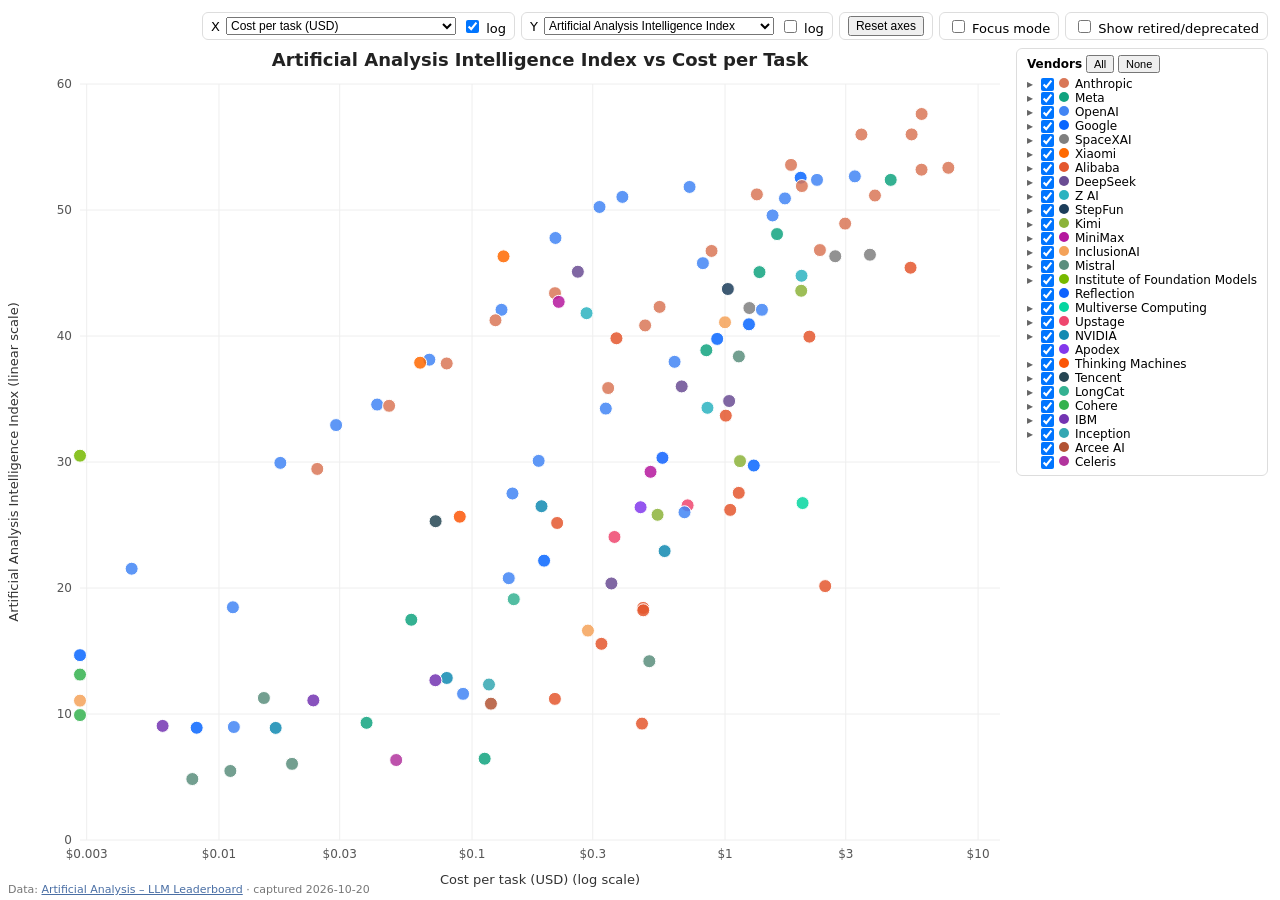
==== index.html @ f7f6338c "Rename page to index.html and link the hosted site from the README GitHub Pages now serves the explo" ====
<!doctype html>
<html lang="en">
<head>
  <meta charset="utf-8">
  <meta name="viewport" content="width=device-width, initial-scale=1">
  <title>AI Model Explorer</title>
  <link rel="stylesheet" href="aa-plot.css">
</head>
<body>
  <!-- Chart (SVG is drawn here by aa-plot.js) -->
  <div id="plot"></div>

  <!-- Hover tooltip -->
  <div id="tip"></div>

  <!-- Vendor / model legend -->
  <div id="leg"></div>

  <!-- Data source note (filled by aa-plot.js from AA_DATA) -->
  <div id="src"></div>

  <!-- Toolbar -->
  <div id="bar">
    <span>
      X <select id="xsel" autocomplete="off"></select>
      <label><input type="checkbox" id="xlog" checked autocomplete="off"> log</label>
    </span>
    <span>
      Y <select id="ysel" autocomplete="off"></select>
      <label><input type="checkbox" id="ylog" autocomplete="off"> log</label>
    </span>
    <span>
      <button id="axreset" title="Reset X/Y to cost (log) vs intelligence">Reset axes</button>
    </span>
    <span>
      <label><input type="checkbox" id="focussw" autocomplete="off"> Focus mode</label>
    </span>
    <span>
      <label title="Include models the leaderboard deprecated or no longer lists (shown hollow, with their last known values)"><input type="checkbox" id="oldsw" autocomplete="off"> Show retired/deprecated</label>
    </span>
  </div>

  <script src="aa-data.js"></script>
  <script src="aa-plot.js"></script>
</body>
</html>
---- aa-plot.css ----
/* AI Model Explorer – styles */

/* ------------------------------------------------------------------ */
/* Page                                                                */
/* ------------------------------------------------------------------ */

html,
body {
  margin: 0;
  height: 100%;
  overflow: hidden;
  background: #fff;
  font-family: system-ui, sans-serif;
}

/* ------------------------------------------------------------------ */
/* Chart                                                               */
/* ------------------------------------------------------------------ */

#plot {
  position: fixed;
  inset: 0;
}

svg {
  display: block;
  width: 100%;
  height: 100%;
}

.ax text {
  font-size: 12px;
  fill: #555;
}

.grid line {
  stroke: #eee;
}

/* Data point */
.dot {
  stroke: #fff;
  stroke-width: 1;
  cursor: pointer;
}

/* Retired or deprecated model: hollow, dashed outline */
.dot.old {
  fill-opacity: 0.25;
  stroke-dasharray: 2 1.5;
  stroke-width: 1.5;
}

/* Data point under the cursor (overrides the focus-mode vendor ring) */
.dot.hl {
  stroke: #000 !important;
  stroke-width: 2.5 !important;
}

/* ------------------------------------------------------------------ */
/* Tooltip                                                             */
/* ------------------------------------------------------------------ */

#tip {
  position: fixed;
  display: none;
  max-width: 440px;
  padding: 8px 10px;
  border-radius: 6px;
  background: rgba(20, 20, 20, 0.92);
  color: #fff;
  font-size: 13px;
  line-height: 1.45;
  pointer-events: none;
}

/* Caveat for retired or deprecated models */
#tip .caveat {
  color: #ffb454;
}

/* ------------------------------------------------------------------ */
/* Data source note                                                    */
/* ------------------------------------------------------------------ */

#src {
  position: fixed;
  left: 8px;
  bottom: 4px;
  font-size: 11px;
  color: #777;
}

#src a {
  color: #4a6fa5;
}

/* ------------------------------------------------------------------ */
/* Toolbar                                                           */
/* ------------------------------------------------------------------ */

#bar {
  position: fixed;
  top: 12px;
  right: 12px;
  display: flex;
  flex-wrap: wrap;
  justify-content: flex-end;
  gap: 6px;
  font-size: 13px;
}

#bar > span {
  display: flex;
  align-items: center;
  gap: 6px;
  padding: 3px 8px;
  border: 1px solid #ddd;
  border-radius: 6px;
  background: #fff;
  white-space: nowrap;
}

#bar label {
  cursor: pointer;
  user-select: none;
}

#bar select {
  max-width: 230px;
  font-size: 12px;
}

#bar button {
  font-size: 12px;
  cursor: pointer;
}

/* ------------------------------------------------------------------ */
/* Legend (top and max-height are set by aa-plot.js)                   */
/* ------------------------------------------------------------------ */

#leg {
  position: fixed;
  top: 56px;
  right: 12px;
  max-width: 260px;
  max-height: 80vh;
  overflow: auto;
  padding: 6px 10px;
  border: 1px solid #ddd;
  border-radius: 6px;
  background: rgba(255, 255, 255, 0.9);
  font-size: 12px;
}

/* Entries without data for the chosen columns */
#leg [hidden] {
  display: none !important;
}

#leg button {
  margin: 0 0 4px;
  padding: 1px 6px;
  font-size: 11px;
  cursor: pointer;
}

#leg label {
  display: block;
  white-space: nowrap;
  cursor: pointer;
}

#leg label.off {
  opacity: 0.4;
}

#leg input {
  margin: 0 5px 0 0;
  vertical-align: middle;
}

/* Color swatch */
#leg i {
  display: inline-block;
  width: 10px;
  height: 10px;
  margin-right: 6px;
  border-radius: 50%;
}

/* Vendor row */
#leg .vend {
  white-space: nowrap;
}

#leg .vend > label {
  display: inline;
}

#leg .vend.off > label {
  opacity: 0.4;
}

/* Expand/collapse arrow */
#leg .tg {
  display: inline-block;
  width: 14px;
  color: #666;
  cursor: pointer;
}

/* Model family list under a vendor */
#leg .fams {
  margin: 1px 0 4px 30px;
  font-size: 11px;
}

#leg .fams label.off {
  opacity: 0.4;
}

/* Family color swatch (shown in focus mode) */
#leg .fs {
  width: 9px;
  height: 9px;
  margin-right: 4px;
}
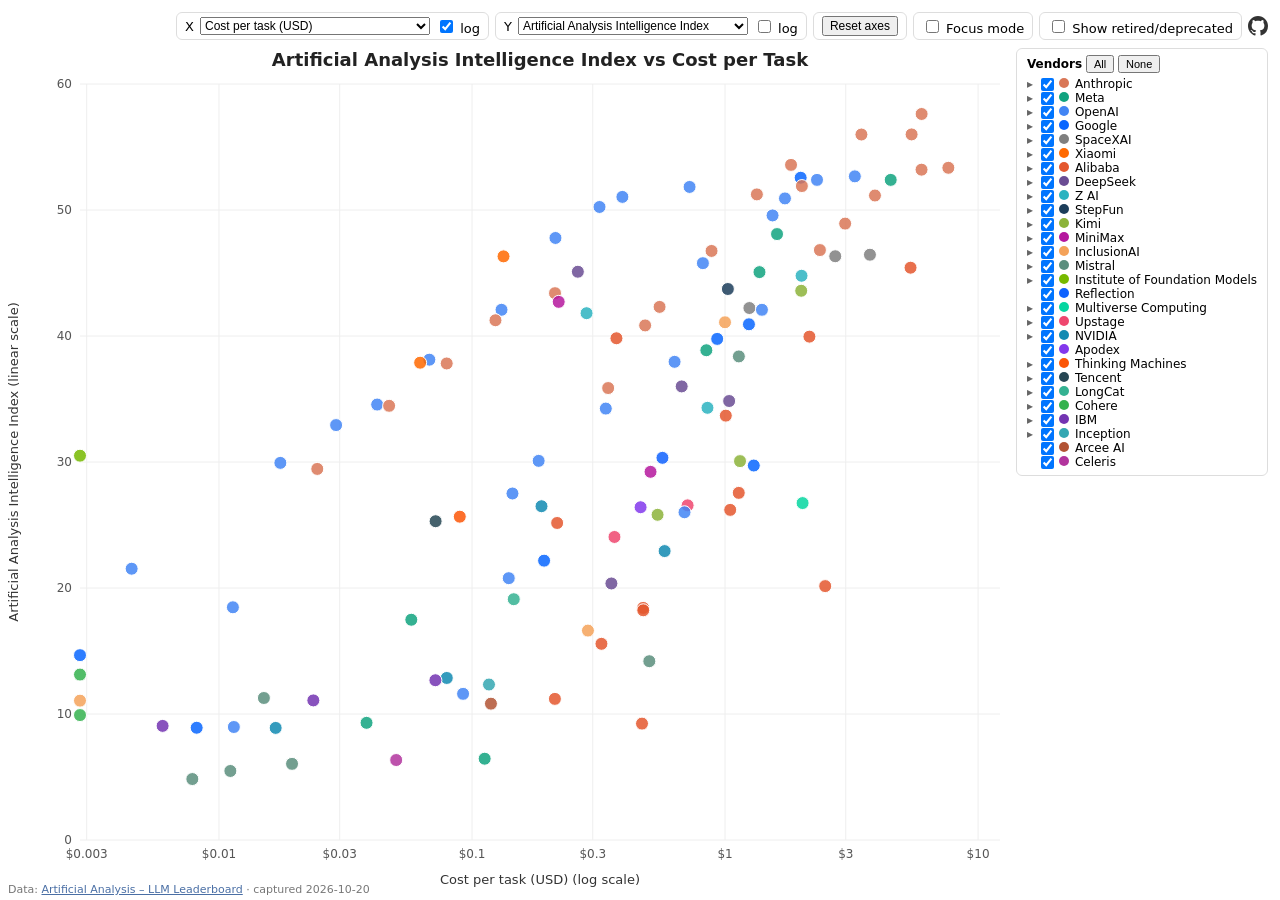
==== commit ec6eb9c4: "Add GitHub repo link and README preview screenshots - GitHub icon in the toolbar linking to the repo" ====
--- a/index.html
+++ b/index.html
@@ -38,6 +38,11 @@
     <span>
       <label title="Include models the leaderboard deprecated or no longer lists (shown hollow, with their last known values)"><input type="checkbox" id="oldsw" autocomplete="off"> Show retired/deprecated</label>
     </span>
+    <a id="repo" href="https://github.com/xavierhd/AI-model-explorer" target="_blank" rel="noopener" title="Source code on GitHub" aria-label="Source code on GitHub">
+      <svg viewBox="0 0 16 16" width="20" height="20" aria-hidden="true">
+        <path fill="currentColor" d="M8 0C3.58 0 0 3.58 0 8c0 3.54 2.29 6.53 5.47 7.59.4.07.55-.17.55-.38 0-.19-.01-.82-.01-1.49-2.01.37-2.53-.49-2.69-.94-.09-.23-.48-.94-.82-1.13-.28-.15-.68-.52-.01-.53.63-.01 1.08.58 1.23.82.72 1.21 1.87.87 2.33.66.07-.52.28-.87.51-1.07-1.78-.2-3.64-.89-3.64-3.95 0-.87.31-1.59.82-2.15-.08-.2-.36-1.02.08-2.12 0 0 .67-.21 2.2.82.64-.18 1.32-.27 2-.27.68 0 1.36.09 2 .27 1.53-1.04 2.2-.82 2.2-.82.44 1.1.16 1.92.08 2.12.51.56.82 1.27.82 2.15 0 3.07-1.87 3.75-3.65 3.95.29.25.54.73.54 1.48 0 1.07-.01 1.93-.01 2.2 0 .21.15.46.55.38A8.013 8.013 0 0016 8c0-4.42-3.58-8-8-8z"/>
+      </svg>
+    </a>
   </div>
 
   <script src="aa-data.js"></script>
--- a/aa-plot.css
+++ b/aa-plot.css
@@ -131,6 +131,17 @@
   font-size: 12px;
 }
 
+/* GitHub repository link */
+#repo {
+  display: flex;
+  align-items: center;
+  color: #333;
+}
+
+#repo:hover {
+  color: #000;
+}
+
 #bar button {
   font-size: 12px;
   cursor: pointer;
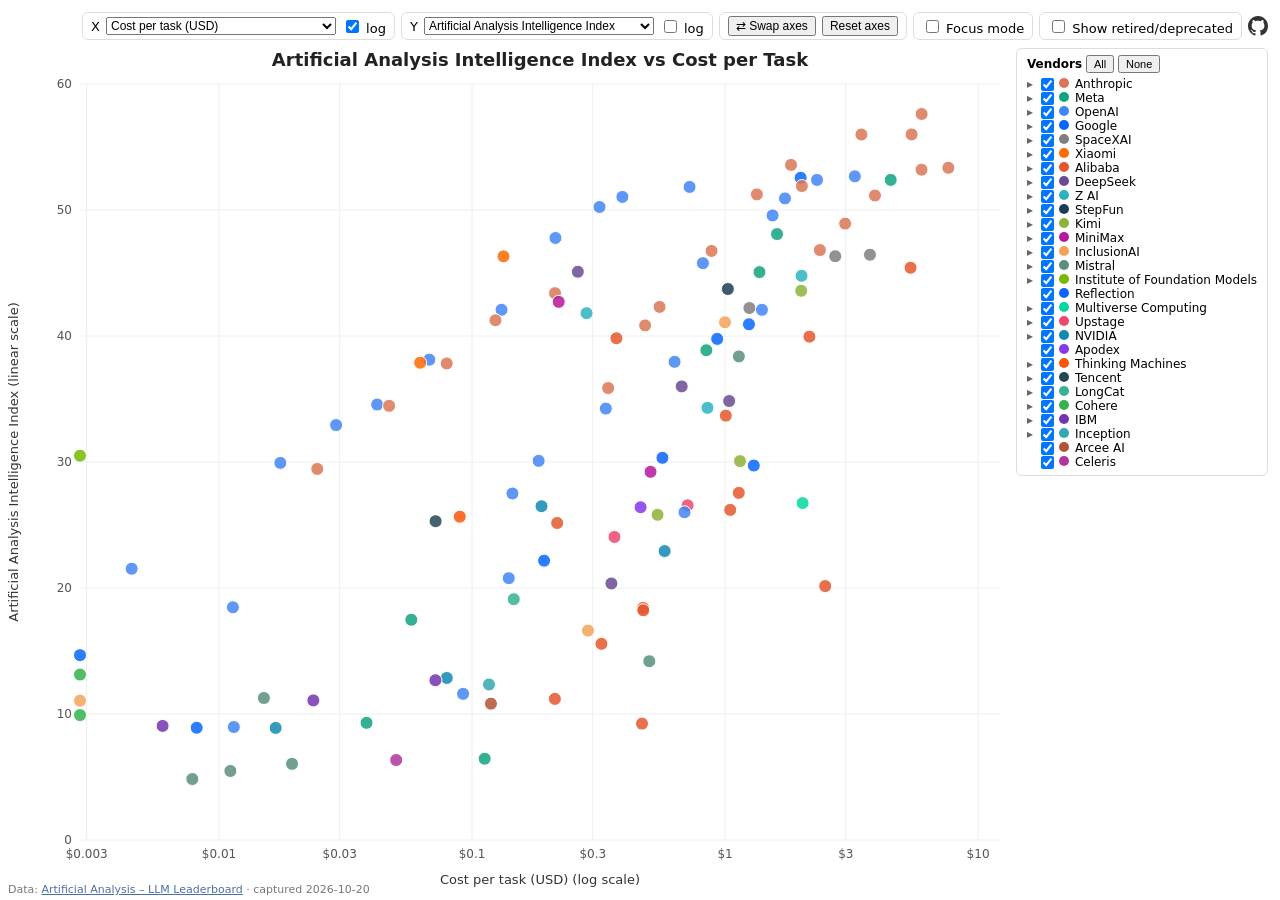
==== commit c3d3d4e1: "Add a Swap axes button Exchanges X and Y; each column keeps its log/linear setting.  Co-Authored-By:" ====
--- a/index.html
+++ b/index.html
@@ -30,6 +30,7 @@
       <label><input type="checkbox" id="ylog" autocomplete="off"> log</label>
     </span>
     <span>
+      <button id="axswap" title="Swap X and Y (columns and log settings)">⇄ Swap axes</button>
       <button id="axreset" title="Reset X/Y to cost (log) vs intelligence">Reset axes</button>
     </span>
     <span>
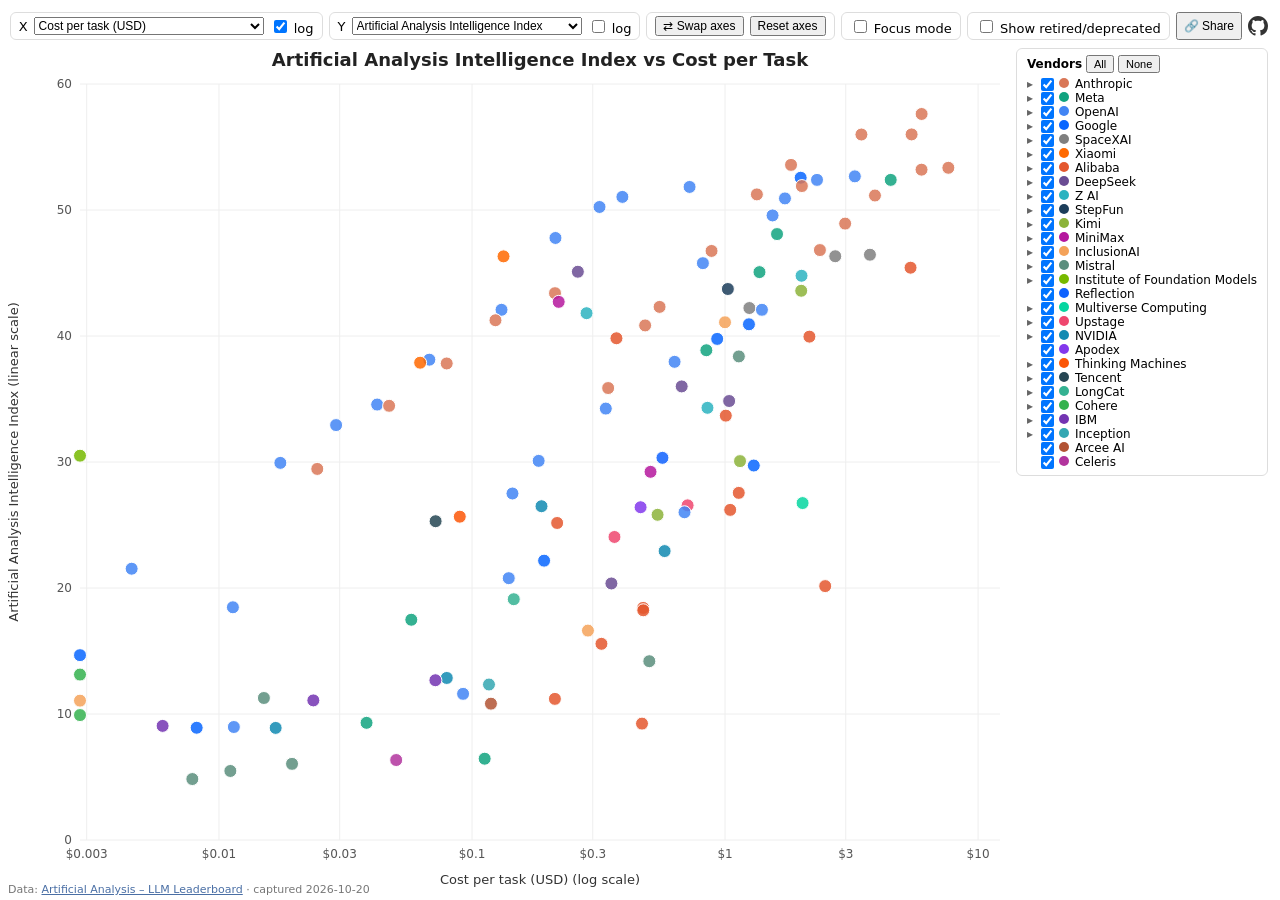
==== commit 3d331ff3: "Make views shareable by link The current view (axes, log settings, hidden vendors and families, focu" ====
--- a/index.html
+++ b/index.html
@@ -33,12 +33,14 @@
       <button id="axswap" title="Swap X and Y (columns and log settings)">⇄ Swap axes</button>
       <button id="axreset" title="Reset X/Y to cost (log) vs intelligence">Reset axes</button>
     </span>
+    <button id="legsw" title="Show or hide the vendor list">Vendors ▾</button>
     <span>
       <label><input type="checkbox" id="focussw" autocomplete="off"> Focus mode</label>
     </span>
     <span>
       <label title="Include models the leaderboard deprecated or no longer lists (shown hollow, with their last known values)"><input type="checkbox" id="oldsw" autocomplete="off"> Show retired/deprecated</label>
     </span>
+    <button id="share" title="Copy a link to this view (axes, vendors, families and options)">🔗 Share</button>
     <a id="repo" href="https://github.com/xavierhd/AI-model-explorer" target="_blank" rel="noopener" title="Source code on GitHub" aria-label="Source code on GitHub">
       <svg viewBox="0 0 16 16" width="20" height="20" aria-hidden="true">
         <path fill="currentColor" d="M8 0C3.58 0 0 3.58 0 8c0 3.54 2.29 6.53 5.47 7.59.4.07.55-.17.55-.38 0-.19-.01-.82-.01-1.49-2.01.37-2.53-.49-2.69-.94-.09-.23-.48-.94-.82-1.13-.28-.15-.68-.52-.01-.53.63-.01 1.08.58 1.23.82.72 1.21 1.87.87 2.33.66.07-.52.28-.87.51-1.07-1.78-.2-3.64-.89-3.64-3.95 0-.87.31-1.59.82-2.15-.08-.2-.36-1.02.08-2.12 0 0 .67-.21 2.2.82.64-.18 1.32-.27 2-.27.68 0 1.36.09 2 .27 1.53-1.04 2.2-.82 2.2-.82.44 1.1.16 1.92.08 2.12.51.56.82 1.27.82 2.15 0 3.07-1.87 3.75-3.65 3.95.29.25.54.73.54 1.48 0 1.07-.01 1.93-.01 2.2 0 .21.15.46.55.38A8.013 8.013 0 0016 8c0-4.42-3.58-8-8-8z"/>
--- a/aa-plot.css
+++ b/aa-plot.css
@@ -238,3 +238,62 @@
   height: 9px;
   margin-right: 4px;
 }
+
+/* Vendor list toggle (narrow screens only) */
+#legsw {
+  display: none;
+}
+
+/* ------------------------------------------------------------------ */
+/* Phones, upright or sideways (must match narrowScreen in aa-plot.js) */
+/* ------------------------------------------------------------------ */
+
+@media (max-width: 700px), (max-height: 500px) {
+  #bar {
+    left: 8px;
+    right: 8px;
+    top: 8px;
+    justify-content: flex-start;
+    gap: 4px;
+  }
+
+  #bar > span {
+    padding: 2px 6px;
+    white-space: normal;
+  }
+
+  #bar select {
+    max-width: 38vw;
+  }
+
+  #legsw {
+    display: block;
+  }
+
+  /* The legend is a drop-down over the chart, opened with the Vendors button */
+  #leg {
+    display: none;
+    right: 8px;
+    left: 8px;
+    max-width: none;
+    background: rgba(255, 255, 255, 0.97);
+    font-size: 14px;
+  }
+
+  #leg.open {
+    display: block;
+  }
+
+  #leg label {
+    padding: 3px 0;
+  }
+
+  #tip {
+    max-width: calc(100vw - 16px);
+    box-sizing: border-box;
+  }
+
+  #src {
+    font-size: 10px;
+  }
+}
